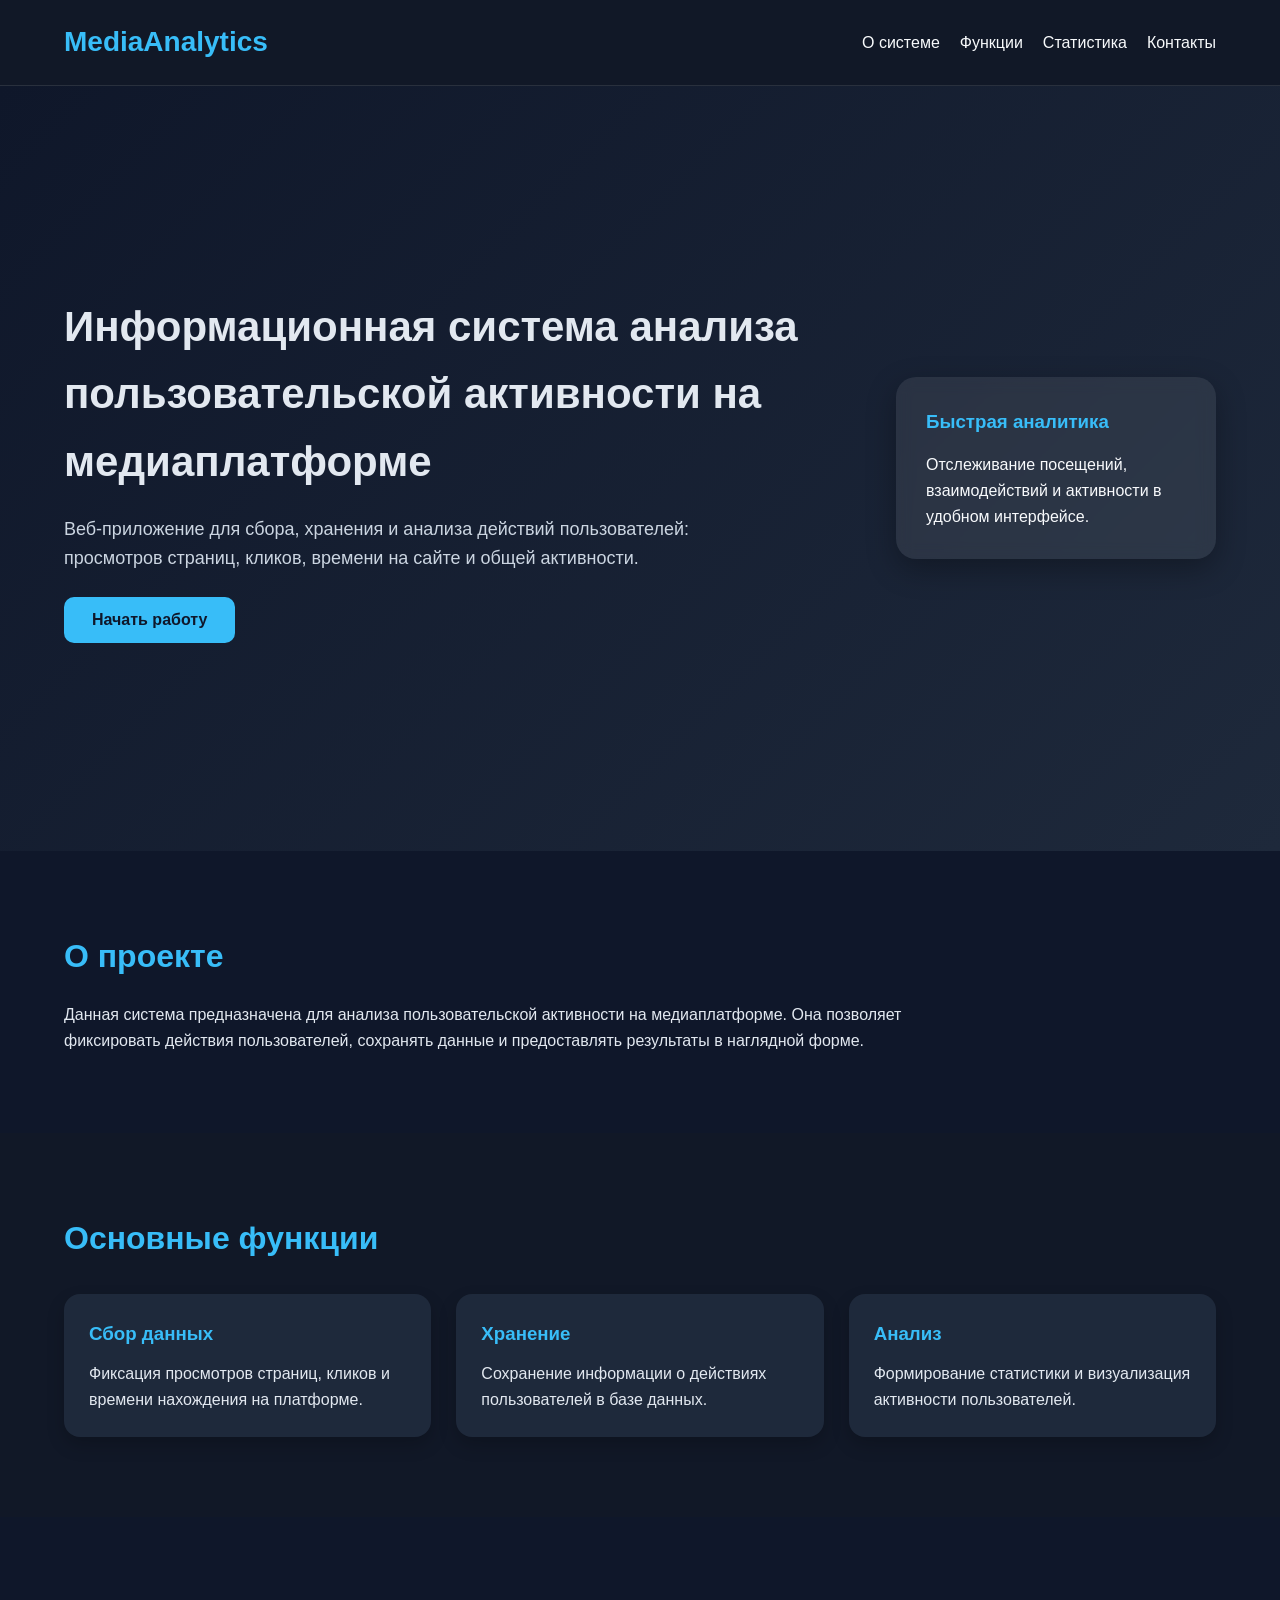
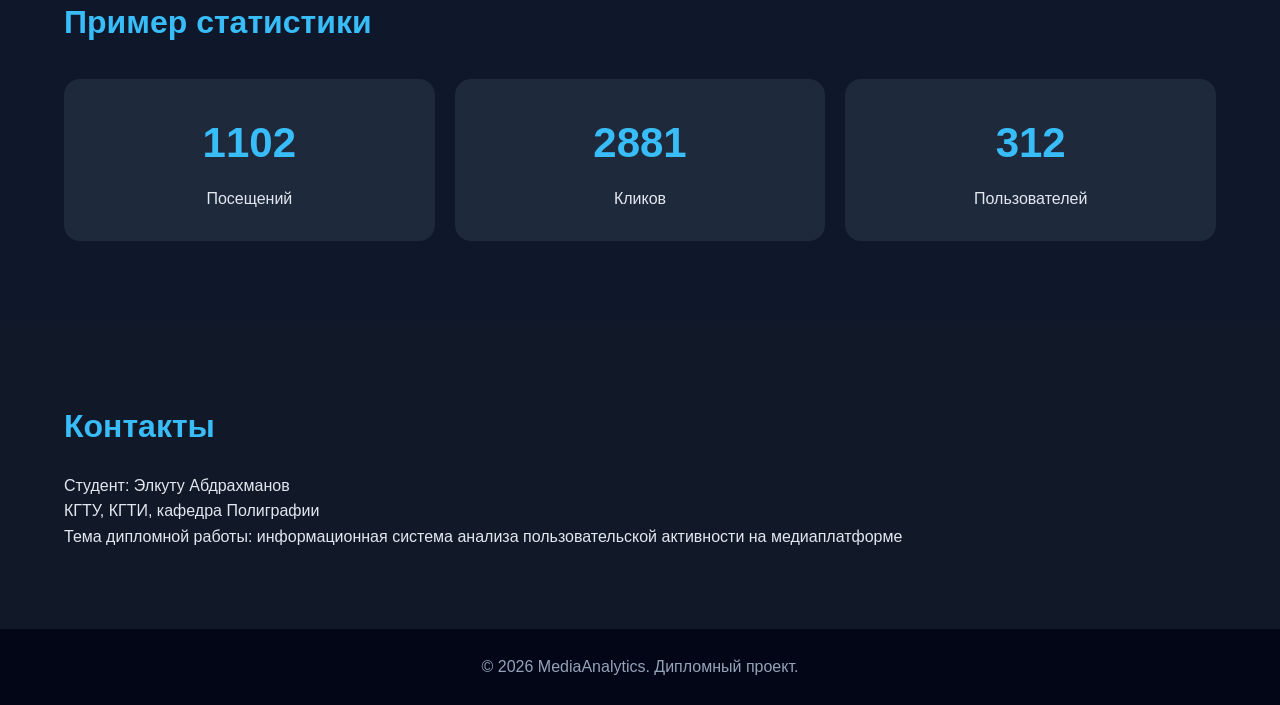
==== index.html @ 2cc9f40b "переименовал в index.html" ====
<!DOCTYPE html>
<html lang="ru">
<head>
  <meta charset="UTF-8" />
  <meta name="viewport" content="width=device-width, initial-scale=1.0" />
  <title>Media Analytics System</title>
  <link rel="stylesheet" href="diplim.css" />
</head>
<body>
  <header class="header">
    <div class="container nav">
      <h1 class="logo">MediaAnalytics</h1>
      <nav>
        <ul class="nav-links">
          <li><a href="#about">О системе</a></li>
          <li><a href="#features">Функции</a></li>
          <li><a href="#stats">Статистика</a></li>
          <li><a href="#contact">Контакты</a></li>
        </ul>
      </nav>
    </div>
  </header>

  <main>
    <section class="hero">
      <div class="container hero-content">
        <div class="hero-text">
          <h2>Информационная система анализа пользовательской активности на медиаплатформе</h2>
          <p>
            Веб-приложение для сбора, хранения и анализа действий пользователей:
            просмотров страниц, кликов, времени на сайте и общей активности.
          </p>
          <button id="startBtn" class="btn">Начать работу</button>
        </div>
        <div class="hero-card">
          <h3>Быстрая аналитика</h3>
          <p>Отслеживание посещений, взаимодействий и активности в удобном интерфейсе.</p>
        </div>
      </div>
    </section>

    <section id="about" class="section">
      <div class="container">
        <h2>О проекте</h2>
        <p>
          Данная система предназначена для анализа пользовательской активности на медиаплатформе.
          Она позволяет фиксировать действия пользователей, сохранять данные и предоставлять
          результаты в наглядной форме.
        </p>
      </div>
    </section>

    <section id="features" class="section dark-section">
      <div class="container">
        <h2>Основные функции</h2>
        <div class="cards">
          <div class="card">
            <h3>Сбор данных</h3>
            <p>Фиксация просмотров страниц, кликов и времени нахождения на платформе.</p>
          </div>
          <div class="card">
            <h3>Хранение</h3>
            <p>Сохранение информации о действиях пользователей в базе данных.</p>
          </div>
          <div class="card">
            <h3>Анализ</h3>
            <p>Формирование статистики и визуализация активности пользователей.</p>
          </div>
        </div>
      </div>
    </section>

    <section id="stats" class="section">
      <div class="container">
        <h2>Пример статистики</h2>
        <div class="stats">
          <div class="stat-box">
            <span class="stat-number" id="visits">0</span>
            <p>Посещений</p>
          </div>
          <div class="stat-box">
            <span class="stat-number" id="clicks">0</span>
            <p>Кликов</p>
          </div>
          <div class="stat-box">
            <span class="stat-number" id="users">0</span>
            <p>Пользователей</p>
          </div>
        </div>
      </div>
    </section>

    <section id="contact" class="section dark-section">
      <div class="container">
        <h2>Контакты</h2>
        <p>Студент: Элкуту Абдрахманов</p>
        <p>КГТУ, КГТИ, кафедра Полиграфии</p>
        <p>Тема дипломной работы: информационная система анализа пользовательской активности на медиаплатформе</p>
      </div>
    </section>
  </main>

  <footer class="footer">
    <div class="container">
      <p>© 2026 MediaAnalytics. Дипломный проект.</p>
    </div>
  </footer>

  <script src="diplim.js"></script>
</body>
</html>
---- diplim.css ----
* {
  margin: 0;
  padding: 0;
  box-sizing: border-box;
}

body {
  font-family: Arial, sans-serif;
  background: #0f172a;
  color: #f8fafc;
  line-height: 1.6;
}

.container {
  width: 90%;
  max-width: 1200px;
  margin: 0 auto;
}

.header {
  background: #111827;
  padding: 20px 0;
  border-bottom: 1px solid rgba(255, 255, 255, 0.1);
}

.nav {
  display: flex;
  justify-content: space-between;
  align-items: center;
}

.logo {
  color: #38bdf8;
  font-size: 28px;
}

.nav-links {
  list-style: none;
  display: flex;
  gap: 20px;
}

.nav-links a {
  color: #f8fafc;
  text-decoration: none;
  transition: 0.3s;
}

.nav-links a:hover {
  color: #38bdf8;
}

.hero {
  min-height: 85vh;
  display: flex;
  align-items: center;
  background: linear-gradient(135deg, #0f172a, #1e293b);
}

.hero-content {
  display: flex;
  justify-content: space-between;
  align-items: center;
  gap: 40px;
  flex-wrap: wrap;
}

.hero-text {
  flex: 1;
}

.hero-text h2 {
  font-size: 42px;
  margin-bottom: 20px;
  color: #e2e8f0;
}

.hero-text p {
  font-size: 18px;
  margin-bottom: 25px;
  color: #cbd5e1;
  max-width: 700px;
}

.btn {
  padding: 14px 28px;
  background: #38bdf8;
  color: #0f172a;
  border: none;
  border-radius: 10px;
  font-size: 16px;
  cursor: pointer;
  font-weight: bold;
  transition: 0.3s;
}

.btn:hover {
  background: #0ea5e9;
  transform: translateY(-2px);
}

.hero-card {
  flex: 0 0 320px;
  background: rgba(255, 255, 255, 0.08);
  padding: 30px;
  border-radius: 20px;
  backdrop-filter: blur(8px);
  box-shadow: 0 10px 30px rgba(0, 0, 0, 0.3);
}

.hero-card h3 {
  margin-bottom: 15px;
  color: #38bdf8;
}

.section {
  padding: 80px 0;
}

.section h2 {
  font-size: 32px;
  margin-bottom: 20px;
  color: #38bdf8;
}

.section p {
  max-width: 900px;
  color: #e2e8f0;
}

.dark-section {
  background: #111827;
}

.cards {
  display: flex;
  gap: 25px;
  flex-wrap: wrap;
  margin-top: 30px;
}

.card {
  flex: 1 1 250px;
  background: #1e293b;
  padding: 25px;
  border-radius: 16px;
  box-shadow: 0 8px 18px rgba(0, 0, 0, 0.2);
}

.card h3 {
  margin-bottom: 12px;
  color: #38bdf8;
}

.stats {
  display: flex;
  gap: 20px;
  flex-wrap: wrap;
  margin-top: 30px;
}

.stat-box {
  flex: 1 1 220px;
  background: #1e293b;
  padding: 30px;
  border-radius: 16px;
  text-align: center;
}

.stat-number {
  display: block;
  font-size: 42px;
  font-weight: bold;
  color: #38bdf8;
  margin-bottom: 10px;
}

.footer {
  background: #020617;
  padding: 25px 0;
  text-align: center;
  color: #94a3b8;
}

html {
  scroll-behavior: smooth;
}

@media (max-width: 768px) {
  .nav {
    flex-direction: column;
    gap: 15px;
  }

  .nav-links {
    flex-wrap: wrap;
    justify-content: center;
  }

  .hero-text h2 {
    font-size: 30px;
  }

  .hero-card {
    flex: 1 1 100%;
  }
}
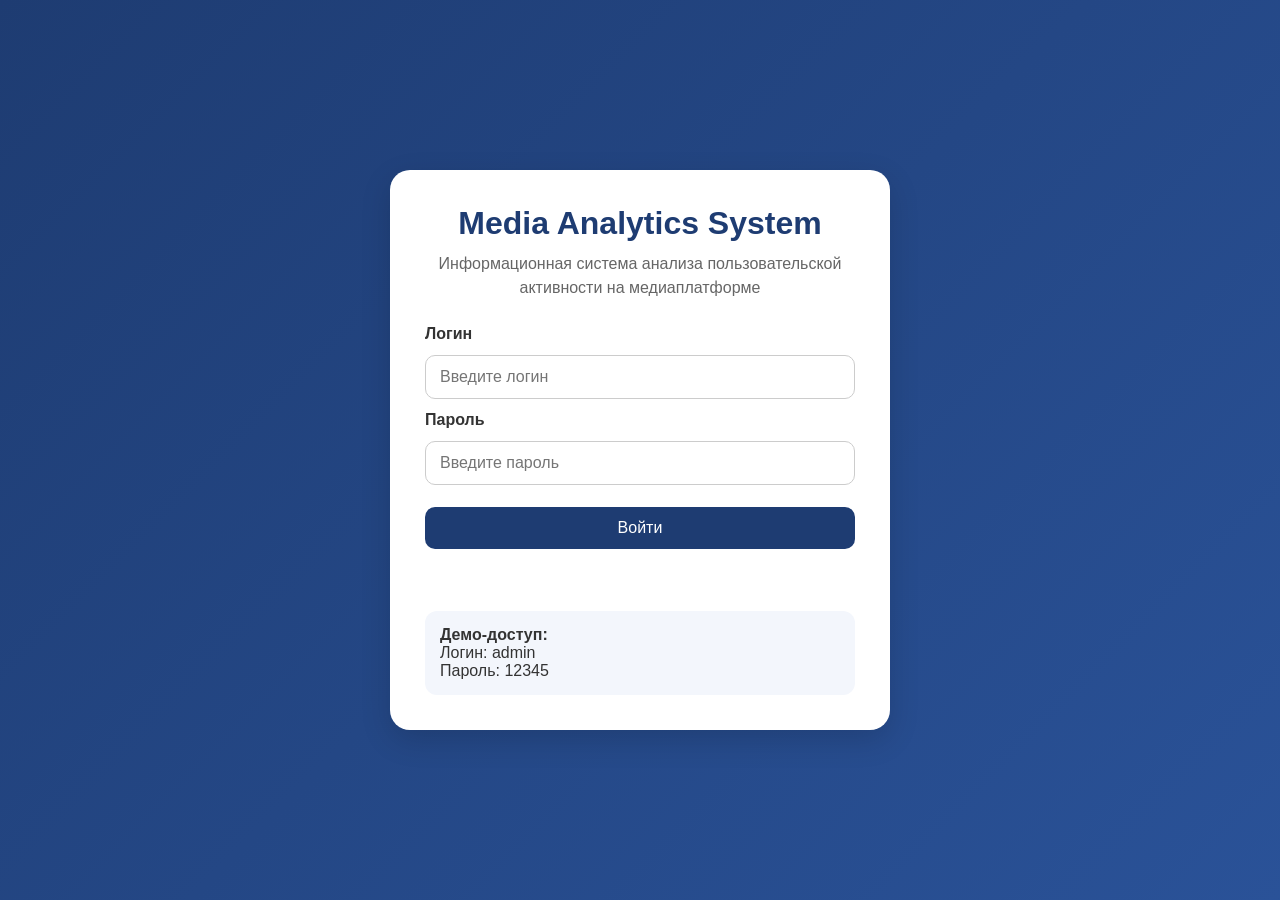
==== commit 14b41e08: "Обновиил" ====
--- a/index.html
+++ b/index.html
@@ -2,110 +2,10 @@
 <html lang="ru">
 <head>
   <meta charset="UTF-8" />
+  <meta http-equiv="refresh" content="0; url=login.html" />
   <meta name="viewport" content="width=device-width, initial-scale=1.0" />
   <title>Media Analytics System</title>
-  <link rel="stylesheet" href="diplim.css" />
 </head>
 <body>
-  <header class="header">
-    <div class="container nav">
-      <h1 class="logo">MediaAnalytics</h1>
-      <nav>
-        <ul class="nav-links">
-          <li><a href="#about">О системе</a></li>
-          <li><a href="#features">Функции</a></li>
-          <li><a href="#stats">Статистика</a></li>
-          <li><a href="#contact">Контакты</a></li>
-        </ul>
-      </nav>
-    </div>
-  </header>
-
-  <main>
-    <section class="hero">
-      <div class="container hero-content">
-        <div class="hero-text">
-          <h2>Информационная система анализа пользовательской активности на медиаплатформе</h2>
-          <p>
-            Веб-приложение для сбора, хранения и анализа действий пользователей:
-            просмотров страниц, кликов, времени на сайте и общей активности.
-          </p>
-          <button id="startBtn" class="btn">Начать работу</button>
-        </div>
-        <div class="hero-card">
-          <h3>Быстрая аналитика</h3>
-          <p>Отслеживание посещений, взаимодействий и активности в удобном интерфейсе.</p>
-        </div>
-      </div>
-    </section>
-
-    <section id="about" class="section">
-      <div class="container">
-        <h2>О проекте</h2>
-        <p>
-          Данная система предназначена для анализа пользовательской активности на медиаплатформе.
-          Она позволяет фиксировать действия пользователей, сохранять данные и предоставлять
-          результаты в наглядной форме.
-        </p>
-      </div>
-    </section>
-
-    <section id="features" class="section dark-section">
-      <div class="container">
-        <h2>Основные функции</h2>
-        <div class="cards">
-          <div class="card">
-            <h3>Сбор данных</h3>
-            <p>Фиксация просмотров страниц, кликов и времени нахождения на платформе.</p>
-          </div>
-          <div class="card">
-            <h3>Хранение</h3>
-            <p>Сохранение информации о действиях пользователей в базе данных.</p>
-          </div>
-          <div class="card">
-            <h3>Анализ</h3>
-            <p>Формирование статистики и визуализация активности пользователей.</p>
-          </div>
-        </div>
-      </div>
-    </section>
-
-    <section id="stats" class="section">
-      <div class="container">
-        <h2>Пример статистики</h2>
-        <div class="stats">
-          <div class="stat-box">
-            <span class="stat-number" id="visits">0</span>
-            <p>Посещений</p>
-          </div>
-          <div class="stat-box">
-            <span class="stat-number" id="clicks">0</span>
-            <p>Кликов</p>
-          </div>
-          <div class="stat-box">
-            <span class="stat-number" id="users">0</span>
-            <p>Пользователей</p>
-          </div>
-        </div>
-      </div>
-    </section>
-
-    <section id="contact" class="section dark-section">
-      <div class="container">
-        <h2>Контакты</h2>
-        <p>Студент: Элкуту Абдрахманов</p>
-        <p>КГТУ, КГТИ, кафедра Полиграфии</p>
-        <p>Тема дипломной работы: информационная система анализа пользовательской активности на медиаплатформе</p>
-      </div>
-    </section>
-  </main>
-
-  <footer class="footer">
-    <div class="container">
-      <p>© 2026 MediaAnalytics. Дипломный проект.</p>
-    </div>
-  </footer>
-
-  <script src="diplim.js"></script>
 </body>
 </html>
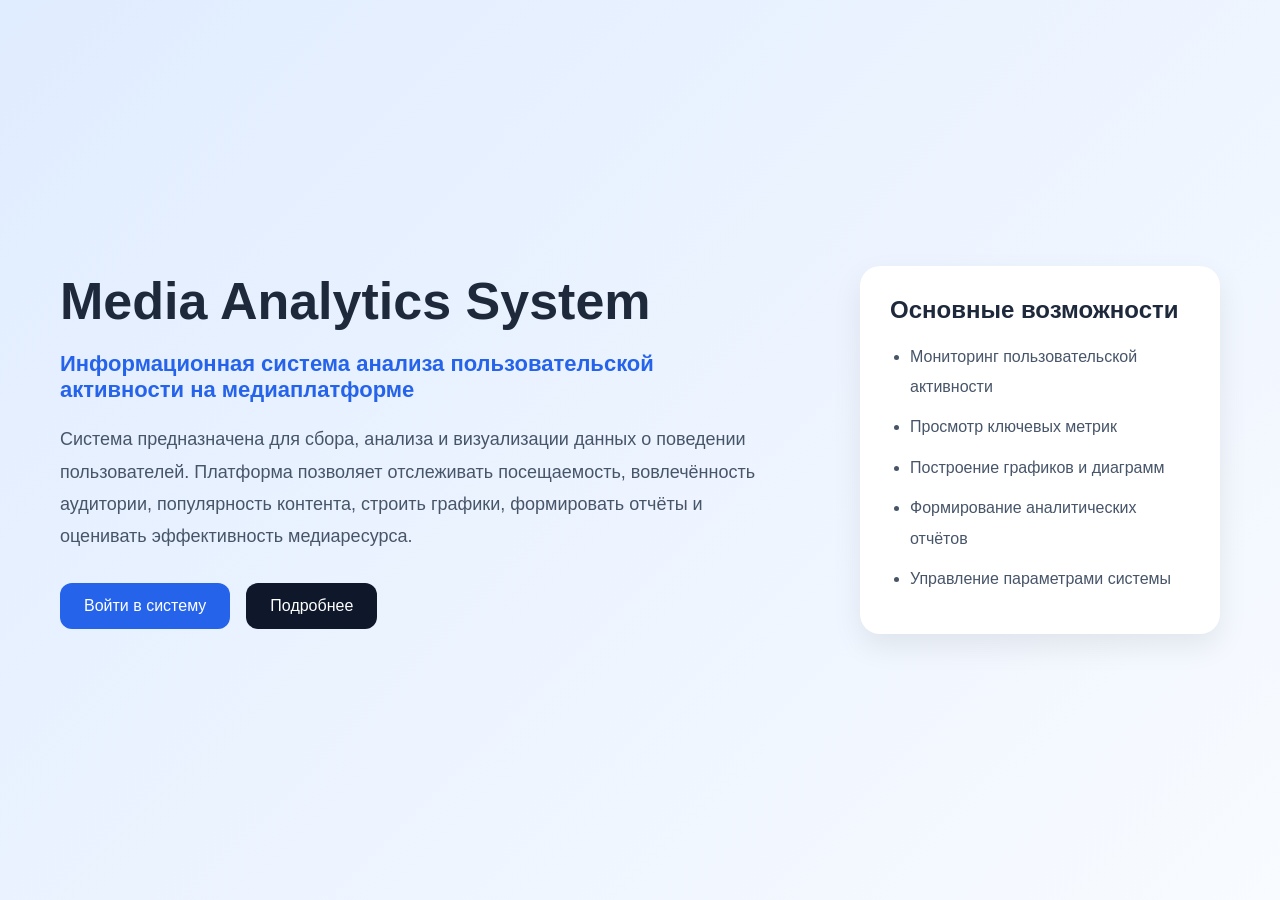
==== commit 032e37c2: "added page reports" ====
--- a/index.html
+++ b/index.html
@@ -1,11 +1,43 @@
 <!DOCTYPE html>
 <html lang="ru">
 <head>
-  <meta charset="UTF-8" />
-  <meta http-equiv="refresh" content="0; url=login.html" />
-  <meta name="viewport" content="width=device-width, initial-scale=1.0" />
-  <title>Media Analytics System</title>
+    <meta charset="UTF-8" />
+    <meta name="viewport" content="width=device-width, initial-scale=1.0" />
+    <title>Media Analytics System</title>
+    <link rel="stylesheet" href="diplim.css" />
 </head>
 <body>
+    <section class="hero">
+        <div class="hero-content">
+            <h1>Media Analytics System</h1>
+            <p class="hero-subtitle">
+                Информационная система анализа пользовательской активности на медиаплатформе
+            </p>
+
+            <p class="hero-text">
+                Система предназначена для сбора, анализа и визуализации данных о поведении пользователей.
+                Платформа позволяет отслеживать посещаемость, вовлечённость аудитории, популярность контента,
+                строить графики, формировать отчёты и оценивать эффективность медиаресурса.
+            </p>
+
+            <div class="hero-buttons">
+                <a href="login.html" class="hero-btn">Войти в систему</a>
+                <a href="about.html" class="hero-btn secondary-hero-btn">Подробнее</a>
+            </div>
+        </div>
+
+        <div class="hero-card">
+            <h3>Основные возможности</h3>
+            <ul>
+                <li>Мониторинг пользовательской активности</li>
+                <li>Просмотр ключевых метрик</li>
+                <li>Построение графиков и диаграмм</li>
+                <li>Формирование аналитических отчётов</li>
+                <li>Управление параметрами системы</li>
+            </ul>
+        </div>
+    </section>
+
+    <script src="diplim.js"></script>
 </body>
 </html>
--- a/diplim.css
+++ b/diplim.css
@@ -0,0 +1,853 @@
+* {
+  margin: 0;
+  padding: 0;
+  box-sizing: border-box;
+  font-family: Arial, sans-serif;
+}
+
+body {
+  background: #f4f7fb;
+  color: #222;
+}
+
+/* LOGIN */
+.login-body {
+  min-height: 100vh;
+  display: flex;
+  align-items: center;
+  justify-content: center;
+  background: linear-gradient(135deg, #1e3c72, #2a5298);
+  padding: 20px;
+}
+
+.login-container {
+  width: 100%;
+  max-width: 500px;
+}
+
+.login-card {
+  background: #fff;
+  border-radius: 20px;
+  padding: 35px;
+  box-shadow: 0 10px 30px rgba(0, 0, 0, 0.15);
+}
+
+.login-card h1 {
+  text-align: center;
+  margin-bottom: 10px;
+  color: #1e3c72;
+}
+
+.subtitle {
+  text-align: center;
+  color: #666;
+  margin-bottom: 25px;
+  line-height: 1.5;
+}
+
+.login-form {
+  display: flex;
+  flex-direction: column;
+  gap: 12px;
+}
+
+.login-form label {
+  font-weight: bold;
+  color: #333;
+}
+
+.login-form input {
+  padding: 12px 14px;
+  border: 1px solid #ccc;
+  border-radius: 10px;
+  font-size: 16px;
+}
+
+.login-form button {
+  margin-top: 10px;
+  padding: 12px;
+  border: none;
+  border-radius: 10px;
+  background: #1e3c72;
+  color: #fff;
+  font-size: 16px;
+  cursor: pointer;
+  transition: 0.3s;
+}
+
+.login-form button:hover {
+  background: #16325c;
+}
+
+.message {
+  text-align: center;
+  margin-top: 10px;
+  font-size: 14px;
+  min-height: 20px;
+}
+
+.demo-data {
+  margin-top: 20px;
+  background: #f3f6fc;
+  border-radius: 12px;
+  padding: 15px;
+  color: #333;
+}
+
+/* DASHBOARD */
+.dashboard {
+  display: flex;
+  min-height: 100vh;
+}
+
+.sidebar {
+  width: 250px;
+  background: #1e2a38;
+  color: #fff;
+  padding: 25px 20px;
+  display: flex;
+  flex-direction: column;
+  justify-content: space-between;
+}
+
+.sidebar h2 {
+  font-size: 28px;
+  margin-bottom: 6px;
+}
+
+.sidebar-subtitle {
+  font-size: 13px;
+  color: #cbd5e1;
+  margin-bottom: 30px;
+}
+
+.sidebar nav {
+  display: flex;
+  flex-direction: column;
+  gap: 12px;
+}
+
+.sidebar nav a {
+  color: #fff;
+  text-decoration: none;
+  padding: 12px 14px;
+  border-radius: 10px;
+  transition: 0.3s;
+  background: rgba(255, 255, 255, 0.05);
+}
+
+.sidebar nav a:hover,
+.sidebar nav a.active {
+  background: rgba(255, 255, 255, 0.15);
+}
+
+.logout-btn {
+  padding: 12px;
+  border: none;
+  border-radius: 10px;
+  background: #dc2626;
+  color: #fff;
+  cursor: pointer;
+  font-size: 15px;
+}
+
+.main-content {
+  flex: 1;
+  padding: 30px;
+}
+
+.topbar {
+  display: flex;
+  justify-content: space-between;
+  align-items: center;
+  margin-bottom: 30px;
+  gap: 20px;
+}
+
+.topbar h1 {
+  font-size: 30px;
+  margin-bottom: 6px;
+}
+
+.topbar p {
+  color: #666;
+}
+
+.user-info {
+  background: #fff;
+  padding: 12px 16px;
+  border-radius: 12px;
+  box-shadow: 0 4px 10px rgba(0, 0, 0, 0.05);
+}
+
+.cards {
+  display: grid;
+  grid-template-columns: repeat(4, 1fr);
+  gap: 20px;
+  margin-bottom: 30px;
+}
+
+.card {
+  background: #fff;
+  padding: 24px;
+  border-radius: 18px;
+  box-shadow: 0 6px 18px rgba(0, 0, 0, 0.06);
+}
+
+.card h3 {
+  font-size: 16px;
+  color: #444;
+  margin-bottom: 12px;
+}
+
+.card .value {
+  font-size: 28px;
+  font-weight: bold;
+  margin-bottom: 8px;
+  color: #1e3c72;
+}
+
+.card span {
+  color: #777;
+  font-size: 14px;
+}
+
+.charts-section {
+  display: grid;
+  grid-template-columns: 2fr 1fr;
+  gap: 20px;
+  margin-bottom: 30px;
+}
+
+.chart-card,
+.table-card {
+  background: #fff;
+  padding: 24px;
+  border-radius: 18px;
+  box-shadow: 0 6px 18px rgba(0, 0, 0, 0.06);
+}
+
+.chart-card h3,
+.table-card h3 {
+  margin-bottom: 20px;
+  color: #222;
+}
+
+.table-section {
+  display: grid;
+  grid-template-columns: 1.3fr 1fr;
+  gap: 20px;
+}
+
+table {
+  width: 100%;
+  border-collapse: collapse;
+}
+
+table thead {
+  background: #eef3fb;
+}
+
+table th,
+table td {
+  text-align: left;
+  padding: 12px;
+  border-bottom: 1px solid #eee;
+  font-size: 14px;
+}
+
+@media (max-width: 1100px) {
+  .cards {
+    grid-template-columns: repeat(2, 1fr);
+  }
+
+  .charts-section,
+  .table-section {
+    grid-template-columns: 1fr;
+  }
+}
+
+@media (max-width: 800px) {
+  .dashboard {
+    flex-direction: column;
+  }
+
+  .sidebar {
+    width: 100%;
+  }
+
+  .cards {
+    grid-template-columns: 1fr;
+  }
+
+  .topbar {
+    flex-direction: column;
+    align-items: flex-start;
+  }
+}
+.page-header {
+  display: flex;
+  justify-content: space-between;
+  align-items: center;
+  margin-bottom: 24px;
+  gap: 20px;
+  flex-wrap: wrap;
+}
+
+.page-header h1 {
+  font-size: 30px;
+  color: #243b6b;
+  margin-bottom: 6px;
+}
+
+.page-header p {
+  color: #6b7280;
+  font-size: 15px;
+}
+
+.period-filter {
+  display: flex;
+  gap: 10px;
+}
+
+.filter-btn {
+  border: none;
+  background: #e5ecff;
+  color: #244a9b;
+  padding: 10px 16px;
+  border-radius: 10px;
+  cursor: pointer;
+  font-weight: 600;
+  transition: 0.3s;
+}
+
+.filter-btn:hover {
+  background: #d6e3ff;
+}
+
+.filter-btn.active {
+  background: #3d63c8;
+  color: white;
+}
+
+.metrics-grid {
+  display: grid;
+  grid-template-columns: repeat(auto-fit, minmax(220px, 1fr));
+  gap: 20px;
+  margin-bottom: 24px;
+}
+
+.metric-card {
+  background: white;
+  border-radius: 18px;
+  padding: 22px;
+  box-shadow: 0 8px 24px rgba(0, 0, 0, 0.08);
+}
+
+.metric-card h3 {
+  font-size: 17px;
+  margin-bottom: 12px;
+  color: #374151;
+}
+
+.metric-value {
+  font-size: 30px;
+  font-weight: 700;
+  color: #244a9b;
+  margin-bottom: 10px;
+}
+
+.metric-desc {
+  font-size: 14px;
+  color: #6b7280;
+  line-height: 1.5;
+}
+
+.wide-card {
+  width: 100%;
+}
+
+.metrics-list {
+  list-style: none;
+  padding: 0;
+  margin: 0;
+}
+
+.metrics-list li {
+  display: flex;
+  justify-content: space-between;
+  gap: 20px;
+  padding: 12px 0;
+  border-bottom: 1px solid #e5e7eb;
+  color: #374151;
+}
+
+.metrics-list li:last-child {
+  border-bottom: none;
+}
+
+.summary-text {
+  font-size: 15px;
+  color: #4b5563;
+  line-height: 1.7;
+}
+.report-summary-grid {
+  display: grid;
+  grid-template-columns: repeat(auto-fit, minmax(240px, 1fr));
+  gap: 20px;
+  margin-bottom: 30px;
+}
+
+.report-box {
+  background: #ffffff;
+  border-radius: 16px;
+  padding: 22px;
+  box-shadow: 0 6px 20px rgba(0, 0, 0, 0.08);
+}
+
+.report-box h3 {
+  margin-bottom: 14px;
+  color: #2d3e50;
+  font-size: 20px;
+}
+
+.report-box p {
+  margin: 8px 0;
+  color: #4b5563;
+  font-size: 15px;
+}
+
+.report-table-section,
+.report-status-section {
+  background: #ffffff;
+  border-radius: 16px;
+  padding: 24px;
+  margin-bottom: 30px;
+  box-shadow: 0 6px 20px rgba(0, 0, 0, 0.08);
+}
+
+.report-table-section h2,
+.report-status-section h2 {
+  margin-bottom: 18px;
+  color: #2d3e50;
+}
+
+.report-table {
+  width: 100%;
+  border-collapse: collapse;
+}
+
+.report-table th,
+.report-table td {
+  padding: 14px;
+  text-align: left;
+  border-bottom: 1px solid #e5e7eb;
+}
+
+.report-table th {
+  background: #f3f6fb;
+  color: #2d3e50;
+}
+
+.status-card {
+  border-radius: 14px;
+  padding: 18px 20px;
+  margin-bottom: 16px;
+}
+
+.status-card h3 {
+  margin-bottom: 10px;
+  font-size: 18px;
+}
+
+.status-card p {
+  margin: 0;
+  line-height: 1.6;
+}
+
+.status-card.good {
+  background: #eaf8ee;
+  border-left: 6px solid #22c55e;
+}
+
+.status-card.warning {
+  background: #fff7e6;
+  border-left: 6px solid #f59e0b;
+}
+
+.status-card.info {
+  background: #eef4ff;
+  border-left: 6px solid #3b82f6;
+}
+.about-grid {
+    display: grid;
+    grid-template-columns: repeat(2, 1fr);
+    gap: 24px;
+    margin-top: 24px;
+}
+
+.about-card,
+.about-wide {
+    background: #ffffff;
+    border-radius: 18px;
+    padding: 24px;
+    box-shadow: 0 8px 24px rgba(0, 0, 0, 0.08);
+}
+
+.about-card h3,
+.about-wide h3 {
+    margin-bottom: 14px;
+    color: #1e293b;
+}
+
+.about-card p,
+.about-wide p {
+    color: #475569;
+    line-height: 1.7;
+    margin-bottom: 12px;
+}
+
+.features-list {
+    margin-top: 10px;
+    padding-left: 20px;
+    color: #475569;
+    line-height: 1.8;
+}
+
+.features-list li {
+    margin-bottom: 8px;
+}
+
+.about-wide {
+    margin-top: 24px;
+}
+
+.tech-table {
+    width: 100%;
+    border-collapse: collapse;
+    margin-top: 12px;
+}
+
+.tech-table th,
+.tech-table td {
+    border-bottom: 1px solid #e2e8f0;
+    padding: 12px;
+    text-align: left;
+    font-size: 14px;
+}
+
+.tech-table th {
+    background: #f8fafc;
+    color: #334155;
+}
+
+@media (max-width: 992px) {
+    .about-grid {
+        grid-template-columns: 1fr;
+    }
+}
+.settings-grid {
+    display: grid;
+    grid-template-columns: repeat(2, 1fr);
+    gap: 24px;
+    margin-top: 24px;
+}
+
+.settings-card,
+.settings-wide {
+    background: #ffffff;
+    border-radius: 18px;
+    padding: 24px;
+    box-shadow: 0 8px 24px rgba(0, 0, 0, 0.08);
+}
+
+.settings-card h3,
+.settings-wide h3 {
+    margin-bottom: 14px;
+    color: #1e293b;
+}
+
+.settings-input {
+    width: 100%;
+    padding: 12px 14px;
+    border: 1px solid #dbe3ef;
+    border-radius: 10px;
+    font-size: 15px;
+    outline: none;
+}
+
+.switch-row {
+    display: flex;
+    align-items: center;
+    gap: 10px;
+    color: #475569;
+    font-size: 15px;
+}
+
+.settings-wide {
+    margin-top: 24px;
+}
+
+.profile-box p {
+    margin-bottom: 10px;
+    color: #475569;
+    line-height: 1.6;
+}
+
+.settings-buttons {
+    display: flex;
+    gap: 14px;
+    flex-wrap: wrap;
+}
+
+.settings-btn {
+    border: none;
+    border-radius: 10px;
+    padding: 12px 18px;
+    background: #2563eb;
+    color: white;
+    font-size: 14px;
+    cursor: pointer;
+    transition: 0.3s;
+}
+
+.settings-btn:hover {
+    background: #1d4ed8;
+}
+
+.secondary-btn {
+    background: #64748b;
+}
+
+.secondary-btn:hover {
+    background: #475569;
+}
+
+@media (max-width: 992px) {
+    .settings-grid {
+        grid-template-columns: 1fr;
+    }
+}
+.hero {
+    min-height: 100vh;
+    display: flex;
+    justify-content: space-between;
+    align-items: center;
+    gap: 40px;
+    padding: 60px;
+    background: linear-gradient(135deg, #e0ecff, #f8fbff);
+}
+
+.hero-content {
+    max-width: 700px;
+}
+
+.hero-content h1 {
+    font-size: 52px;
+    margin-bottom: 20px;
+    color: #1e293b;
+}
+
+.hero-subtitle {
+    font-size: 22px;
+    color: #2563eb;
+    margin-bottom: 20px;
+    font-weight: 600;
+}
+
+.hero-text {
+    font-size: 18px;
+    line-height: 1.8;
+    color: #475569;
+    margin-bottom: 30px;
+}
+
+.hero-buttons {
+    display: flex;
+    gap: 16px;
+    flex-wrap: wrap;
+}
+
+.hero-btn {
+    display: inline-block;
+    text-decoration: none;
+    background: #2563eb;
+    color: white;
+    padding: 14px 24px;
+    border-radius: 12px;
+    font-size: 16px;
+    transition: 0.3s;
+}
+
+.hero-btn:hover {
+    background: #1d4ed8;
+}
+
+.secondary-hero-btn {
+    background: #0f172a;
+}
+
+.secondary-hero-btn:hover {
+    background: #1e293b;
+}
+
+.hero-card {
+    background: white;
+    border-radius: 20px;
+    padding: 30px;
+    min-width: 320px;
+    max-width: 360px;
+    box-shadow: 0 12px 30px rgba(0, 0, 0, 0.08);
+}
+
+.hero-card h3 {
+    margin-bottom: 18px;
+    color: #1e293b;
+    font-size: 24px;
+}
+
+.hero-card ul {
+    padding-left: 20px;
+    color: #475569;
+    line-height: 1.9;
+}
+
+.hero-card li {
+    margin-bottom: 10px;
+}
+
+@media (max-width: 992px) {
+    .hero {
+        flex-direction: column;
+        padding: 40px 20px;
+        text-align: center;
+    }
+
+    .hero-content h1 {
+        font-size: 38px;
+    }
+
+    .hero-subtitle {
+        font-size: 18px;
+    }
+
+    .hero-text {
+        font-size: 16px;
+    }
+
+    .hero-buttons {
+        justify-content: center;
+    }
+
+    .hero-card {
+        min-width: auto;
+        width: 100%;
+    }
+}
+.login-page {
+    min-height: 100vh;
+    display: flex;
+    justify-content: center;
+    align-items: center;
+    background: linear-gradient(135deg, #dbeafe, #eff6ff);
+    padding: 20px;
+}
+
+.login-box {
+    width: 100%;
+    max-width: 420px;
+    background: white;
+    border-radius: 20px;
+    padding: 36px;
+    box-shadow: 0 12px 30px rgba(0, 0, 0, 0.08);
+}
+
+.login-box h1 {
+    text-align: center;
+    margin-bottom: 10px;
+    color: #1e293b;
+    font-size: 30px;
+}
+
+.login-subtitle {
+    text-align: center;
+    color: #64748b;
+    margin-bottom: 28px;
+}
+
+.input-group {
+    margin-bottom: 18px;
+}
+
+.input-group label {
+    display: block;
+    margin-bottom: 8px;
+    color: #334155;
+    font-weight: 600;
+}
+
+.input-group input {
+    width: 100%;
+    padding: 12px 14px;
+    border: 1px solid #cbd5e1;
+    border-radius: 12px;
+    font-size: 15px;
+    outline: none;
+    transition: 0.3s;
+}
+
+.input-group input:focus {
+    border-color: #2563eb;
+    box-shadow: 0 0 0 3px rgba(37, 99, 235, 0.12);
+}
+
+.login-btn {
+    width: 100%;
+    border: none;
+    background: #2563eb;
+    color: white;
+    padding: 14px;
+    border-radius: 12px;
+    font-size: 16px;
+    font-weight: 600;
+    cursor: pointer;
+    transition: 0.3s;
+    margin-top: 8px;
+}
+
+.login-btn:hover {
+    background: #1d4ed8;
+}
+
+.error-message {
+    color: #dc2626;
+    font-size: 14px;
+    margin-bottom: 10px;
+    min-height: 20px;
+}
+
+.demo-access {
+    margin-top: 24px;
+    background: #f8fafc;
+    border-radius: 14px;
+    padding: 16px;
+    color: #475569;
+    font-size: 14px;
+}
+.user-info {
+    display: flex;
+    align-items: center;
+    gap: 14px;
+    flex-wrap: wrap;
+    color: #334155;
+    font-weight: 500;
+}
+
+#userNameDisplay {
+    background: #eff6ff;
+    color: #2563eb;
+    padding: 8px 14px;
+    border-radius: 999px;
+    font-size: 14px;
+    font-weight: 600;
+}
